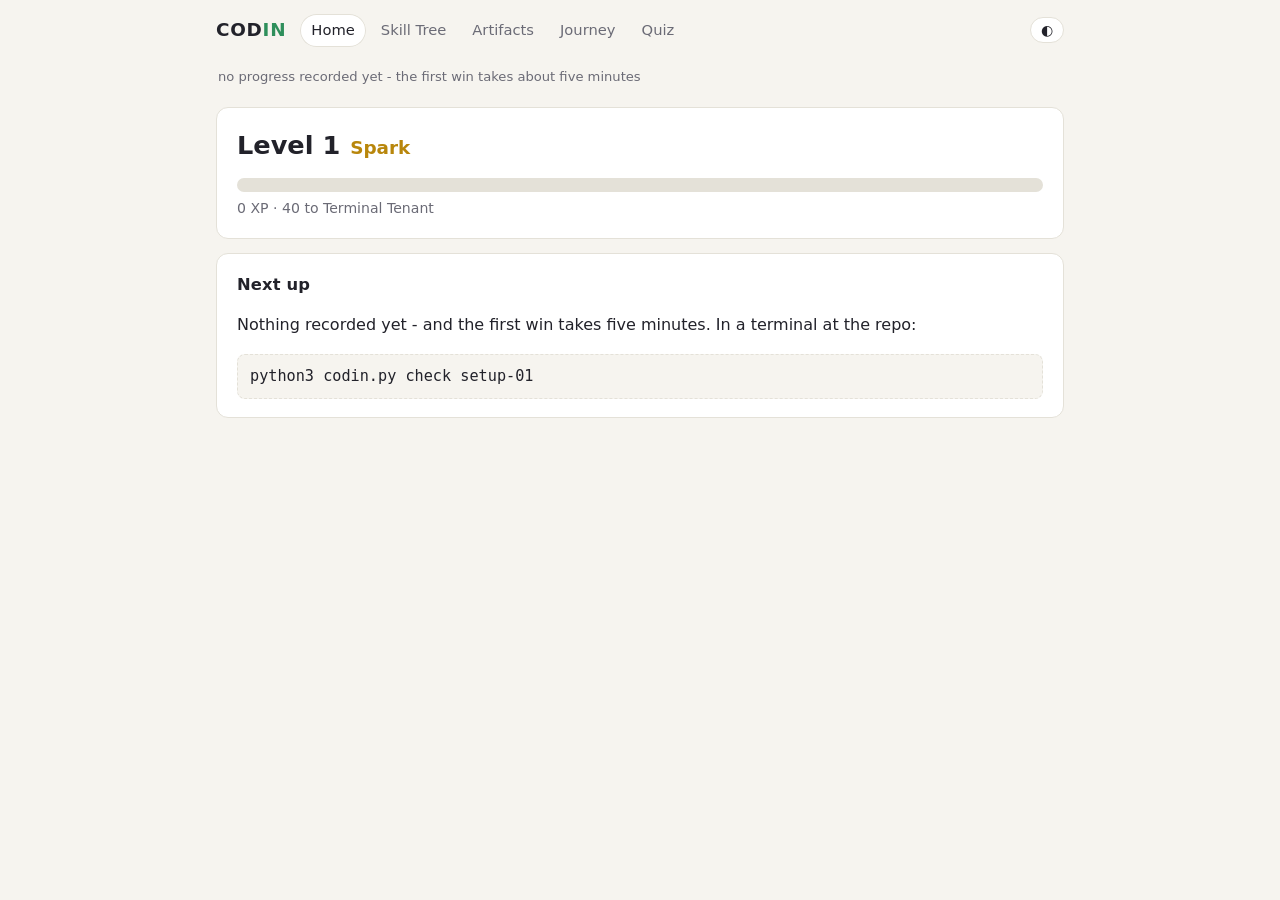
==== docs/index.html @ db1b16e2 "feat(dashboard): five static pages + the JS engine, fixture-verified rules.js/badges.js mirror the P" ====
<!DOCTYPE html>
<html lang="en">
<head>
<meta charset="utf-8">
<meta name="viewport" content="width=device-width, initial-scale=1">
<title>Codin — Home</title>
<link rel="stylesheet" href="css/style.css">
<script src="js/rules.js"></script>
<script src="js/badges.js"></script>
<script src="js/data.js"></script>
<script src="js/ui.js"></script>
</head>
<body>
<header class="site">
  <div class="brand">COD<span>IN</span></div>
  <nav>
    <a class="here" href="index.html">Home</a>
    <a href="tree.html">Skill Tree</a>
    <a href="artifacts.html">Artifacts</a>
    <a href="journey.html">Journey</a>
    <a href="quiz.html">Quiz</a>
  </nav>
  <button id="themeBtn" title="toggle light/dark">◐</button>
</header>
<main>
  <p class="asof" id="asof">loading…</p>

  <section class="card hero" id="hero"></section>
  <section class="card" id="nextcard"></section>
  <section class="card" id="wins" hidden></section>
  <section class="card" id="practice" hidden></section>

<script>
loadWorld().then((w) => {
  const s = w.state;
  asOf(s);

  // hero: level + scoped bar (never a % of curriculum)
  const hero = document.getElementById("hero");
  const line = el("div", "level-line");
  line.appendChild(el("span", "lvl", "Level " + s.level.number));
  line.appendChild(el("span", "lvlname", s.level.name));
  hero.appendChild(line);
  const bar = el("div", "xpbar");
  const fill = el("div");
  fill.style.width =
    Math.min(100, (100 * s.xp_into_level) / s.xp_for_next) + "%";
  bar.appendChild(fill);
  hero.appendChild(bar);
  const toNext = s.level.next_threshold - s.xp;
  hero.appendChild(el("div", "muted small",
    s.xp + " XP · " + toNext + " to " +
    CodinRules.levelFor(s.level.next_threshold).name));

  // next up (or first-run onboarding, or welcome-back)
  const card = document.getElementById("nextcard");
  card.appendChild(el("h2", null, "Next up"));
  const gap = daysSinceLast(s);
  if (!s.events.length) {
    card.appendChild(el("p", null,
      "Nothing recorded yet - and the first win takes five minutes. " +
      "In a terminal at the repo:"));
    card.appendChild(el("code", "next-cmd", "python3 codin.py check setup-01"));
  } else {
    if (gap !== null && gap >= 7) {
      card.appendChild(el("p", null,
        "Welcome back. No streak broke - nothing here breaks. " +
        "A ten-minute warm-up is queued for you:"));
      card.appendChild(el("code", "next-cmd", "python3 codin.py next"));
    } else {
      const nu = nextUp(w.curriculum, s);
      if (nu) {
        card.appendChild(el("p", null,
          nu.ex.title + " — ~" + nu.ex.minutes + " min, " + nu.ex.xp +
          " XP (" + nu.module.title + ")"));
        card.appendChild(el("code", "next-cmd",
          "python3 codin.py start " + nu.ex.id));
      } else {
        card.appendChild(el("p", null,
          "Everything unlocked is done. A gate is waiting to be opened - " +
          "the terminal knows which:"));
        card.appendChild(el("code", "next-cmd", "python3 codin.py next"));
      }
    }
  }

  // recent wins
  const winsCard = document.getElementById("wins");
  const wins = s.counted.filter((e) => e.type !== "review").slice(-5).reverse();
  if (wins.length) {
    winsCard.hidden = false;
    winsCard.appendChild(el("h2", null, "Recent wins"));
    const ul = el("ul", "wins");
    for (const evn of wins) {
      const li = el("li");
      li.appendChild(el("span", "when", fmtDate(evn.ts)));
      li.appendChild(el("span", null, evn.id));
      li.appendChild(el("span", "xp", "+" + evn.xp + " XP"));
      ul.appendChild(li);
    }
    winsCard.appendChild(ul);
  }

  // practice record - positive framing only
  const pr = document.getElementById("practice");
  if (s.active_days.length) {
    pr.hidden = false;
    pr.appendChild(el("h2", null, "Practice record"));
    const weekAgo = new Date(Date.now() - 6 * 86400000)
      .toISOString().slice(0, 10);
    const last7 = s.active_days.filter((d) => d >= weekAgo).length;
    const goal = (w.profile && w.profile.weekly_goal) || 3;
    pr.appendChild(el("p", "muted small",
      "Active " + last7 + " of the last 7 days" +
      (last7 >= goal ? " ✓" : "")));
    pr.appendChild(heatmap(s.active_days, 8));
  }
}).catch((e) => {
  document.getElementById("asof").textContent =
    "Couldn't load progress data (" + e.message + "). If you're viewing " +
    "this locally, serve the docs folder: python3 -m http.server";
});
</script>
</main>
</body>
</html>
---- docs/css/style.css ----
/* Codin dashboard - mobile-first, CSS-variable driven.
 * Track D (web) restyles this file: every color, radius, and font is
 * a token below on purpose. Dark mode: auto via prefers-color-scheme,
 * manual via data-theme on <html> (the moon button stores a choice). */

:root {
  --bg: #f6f4ef;
  --card: #ffffff;
  --ink: #22222a;
  --muted: #6b6b76;
  --line: #e4e1d8;
  --accent: #2e8f5b;      /* verified-win green */
  --accent-soft: #e3f2e9;
  --gold: #b8860b;        /* badges, bonuses */
  --gold-soft: #f7ecd3;
  --info: #3567a8;
  --warn: #b3593a;
  --fog: #a9a7a0;
  --radius: 12px;
  --font: system-ui, -apple-system, "Segoe UI", Roboto, sans-serif;
  --mono: ui-monospace, "Cascadia Code", Menlo, Consolas, monospace;
}

@media (prefers-color-scheme: dark) {
  :root:not([data-theme="light"]) {
    --bg: #17171c;
    --card: #1f1f26;
    --ink: #e8e6e1;
    --muted: #9a98a2;
    --line: #32323b;
    --accent: #4cb97e;
    --accent-soft: #223c2e;
    --gold: #d9a83c;
    --gold-soft: #38301c;
    --info: #6f9fd8;
    --warn: #d08163;
    --fog: #5a5a64;
  }
}
:root[data-theme="dark"] {
  --bg: #17171c;
  --card: #1f1f26;
  --ink: #e8e6e1;
  --muted: #9a98a2;
  --line: #32323b;
  --accent: #4cb97e;
  --accent-soft: #223c2e;
  --gold: #d9a83c;
  --gold-soft: #38301c;
  --info: #6f9fd8;
  --warn: #d08163;
  --fog: #5a5a64;
}

* { box-sizing: border-box; }
html { -webkit-text-size-adjust: 100%; }
body {
  margin: 0;
  background: var(--bg);
  color: var(--ink);
  font-family: var(--font);
  line-height: 1.55;
}
main { max-width: 880px; margin: 0 auto; padding: 0 16px 64px; }
a { color: var(--info); text-decoration: none; }
a:hover { text-decoration: underline; }
code { font-family: var(--mono); font-size: 0.92em; }

/* header */
header.site {
  display: flex; align-items: center; gap: 14px; flex-wrap: wrap;
  max-width: 880px; margin: 0 auto; padding: 14px 16px;
}
header.site .brand {
  font-weight: 800; font-size: 1.15rem; letter-spacing: 0.04em;
  color: var(--ink);
}
header.site .brand span { color: var(--accent); }
header.site nav { display: flex; gap: 4px; flex-wrap: wrap; }
header.site nav a {
  padding: 5px 11px; border-radius: 999px; color: var(--muted);
  font-size: 0.92rem;
}
header.site nav a.here { background: var(--card); color: var(--ink);
  box-shadow: inset 0 0 0 1px var(--line); }
header.site nav a:hover { text-decoration: none; color: var(--ink); }
#themeBtn {
  margin-left: auto; border: 1px solid var(--line); background: var(--card);
  color: var(--ink); border-radius: 999px; padding: 4px 10px;
  cursor: pointer; font-size: 0.9rem;
}

/* cards */
.card {
  background: var(--card); border: 1px solid var(--line);
  border-radius: var(--radius); padding: 18px 20px; margin: 14px 0;
}
.card h2 { margin: 0 0 10px; font-size: 1.02rem; letter-spacing: 0.01em; }
.muted { color: var(--muted); }
.small { font-size: 0.88rem; }
.asof { color: var(--muted); font-size: 0.82rem; margin: 6px 2px 20px; }

/* level hero */
.hero .level-line {
  display: flex; align-items: baseline; gap: 10px; flex-wrap: wrap;
}
.hero .lvl { font-size: 1.6rem; font-weight: 800; }
.hero .lvlname { font-size: 1.15rem; color: var(--gold); font-weight: 700; }
.xpbar {
  height: 14px; border-radius: 999px; background: var(--line);
  overflow: hidden; margin: 12px 0 6px;
}
.xpbar > div {
  height: 100%; background: var(--accent); border-radius: 999px;
  transition: width 0.6s ease;
}

/* next up */
.next-cmd {
  display: block; background: var(--bg); border: 1px dashed var(--line);
  border-radius: 8px; padding: 10px 12px; font-family: var(--mono);
  font-size: 0.95rem; margin-top: 10px; overflow-x: auto;
  white-space: nowrap;
}

/* wins list */
ul.wins { list-style: none; margin: 0; padding: 0; }
ul.wins li {
  display: flex; gap: 10px; align-items: baseline;
  padding: 7px 0; border-top: 1px solid var(--line);
}
ul.wins li:first-child { border-top: 0; }
ul.wins .xp { margin-left: auto; color: var(--accent); font-weight: 700;
  font-family: var(--mono); font-size: 0.92rem; }
ul.wins .when { color: var(--muted); font-size: 0.85rem; min-width: 64px; }

/* heatmap */
.heat { display: grid; grid-auto-flow: column; gap: 3px; }
.heat .wk { display: grid; grid-template-rows: repeat(7, 1fr); gap: 3px; }
.heat i {
  width: 11px; height: 11px; border-radius: 3px; background: var(--line);
  display: block;
}
.heat i.on { background: var(--accent); }
.heat-wrap { overflow-x: auto; padding-bottom: 4px; }

/* tree */
.track { margin: 26px 0 8px; }
.track h3 {
  margin: 0 0 8px; font-size: 0.85rem; letter-spacing: 0.14em;
  text-transform: uppercase; color: var(--muted);
}
.tgrid {
  display: grid; gap: 10px;
  grid-template-columns: repeat(auto-fill, minmax(240px, 1fr));
}
.node {
  border: 1px solid var(--line); border-radius: var(--radius);
  background: var(--card); padding: 12px 14px; position: relative;
}
.node .nid { font-family: var(--mono); font-size: 0.78rem;
  color: var(--muted); }
.node .ntitle { font-weight: 700; margin: 2px 0 4px; }
.node .nmeta { font-size: 0.82rem; color: var(--muted); }
.node.done { border-color: var(--accent); }
.node.done .ntitle::after { content: " ✔"; color: var(--accent); }
.node.progress { border-color: var(--gold); }
.node.progress::before {
  content: ""; position: absolute; inset: -1px; border-radius: var(--radius);
  border: 1px solid var(--gold); animation: pulse 2.2s ease-in-out infinite;
  pointer-events: none;
}
@keyframes pulse { 50% { opacity: 0.25; } }
.node.fog {
  border-style: dashed; background: transparent; color: var(--fog);
}
.node.fog .ntitle, .node.fog .nid { color: var(--fog); }
.node.locked { opacity: 0.75; }
.node.elective { border-style: dashed; border-color: var(--gold); }
.node.summit { border-width: 2px; border-color: var(--gold);
  background: linear-gradient(transparent, var(--gold-soft)); }
.node .prog { height: 6px; border-radius: 999px; background: var(--line);
  margin-top: 8px; overflow: hidden; }
.node .prog > div { height: 100%; background: var(--accent); }

/* badges */
.bgrid {
  display: grid; gap: 10px;
  grid-template-columns: repeat(auto-fill, minmax(230px, 1fr));
}
.badge {
  border: 1px solid var(--line); border-radius: var(--radius);
  background: var(--card); padding: 12px 14px;
}
.badge .bic { font-size: 1.5rem; }
.badge .bname { font-weight: 700; }
.badge .bdesc { font-size: 0.85rem; color: var(--muted); }
.badge .bdate { font-size: 0.78rem; color: var(--gold); margin-top: 4px; }
.badge.tease { opacity: 0.65; border-style: dashed; }
.badge.artifact { border-color: var(--gold); }

/* timeline */
.filters { display: flex; gap: 8px; flex-wrap: wrap; margin-bottom: 10px; }
.filters select {
  background: var(--card); color: var(--ink); border: 1px solid var(--line);
  border-radius: 8px; padding: 5px 9px; font-size: 0.9rem;
}

/* quiz */
.deck { cursor: pointer; }
.qchoice {
  display: block; width: 100%; text-align: left; margin: 6px 0;
  padding: 10px 12px; border-radius: 8px; border: 1px solid var(--line);
  background: var(--bg); color: var(--ink); cursor: pointer;
  font-size: 0.95rem; font-family: var(--font);
}
.qchoice.right { border-color: var(--accent); background: var(--accent-soft); }
.qchoice.wrong { border-color: var(--warn); }
.pill {
  display: inline-block; padding: 2px 10px; border-radius: 999px;
  font-size: 0.78rem; background: var(--accent-soft); color: var(--accent);
  border: 1px solid var(--accent);
}
.notice {
  border-left: 3px solid var(--info); padding: 8px 12px; margin: 10px 0;
  color: var(--muted); font-size: 0.88rem;
}
.empty {
  text-align: center; color: var(--muted); padding: 26px 10px;
}
.empty .big { font-size: 2rem; }
table.fixtable { border-collapse: collapse; width: 100%; }
table.fixtable td, table.fixtable th {
  border-bottom: 1px solid var(--line); padding: 6px 8px; text-align: left;
  font-size: 0.9rem;
}
.ok { color: var(--accent); font-weight: 700; }
.bad { color: var(--warn); font-weight: 700; }
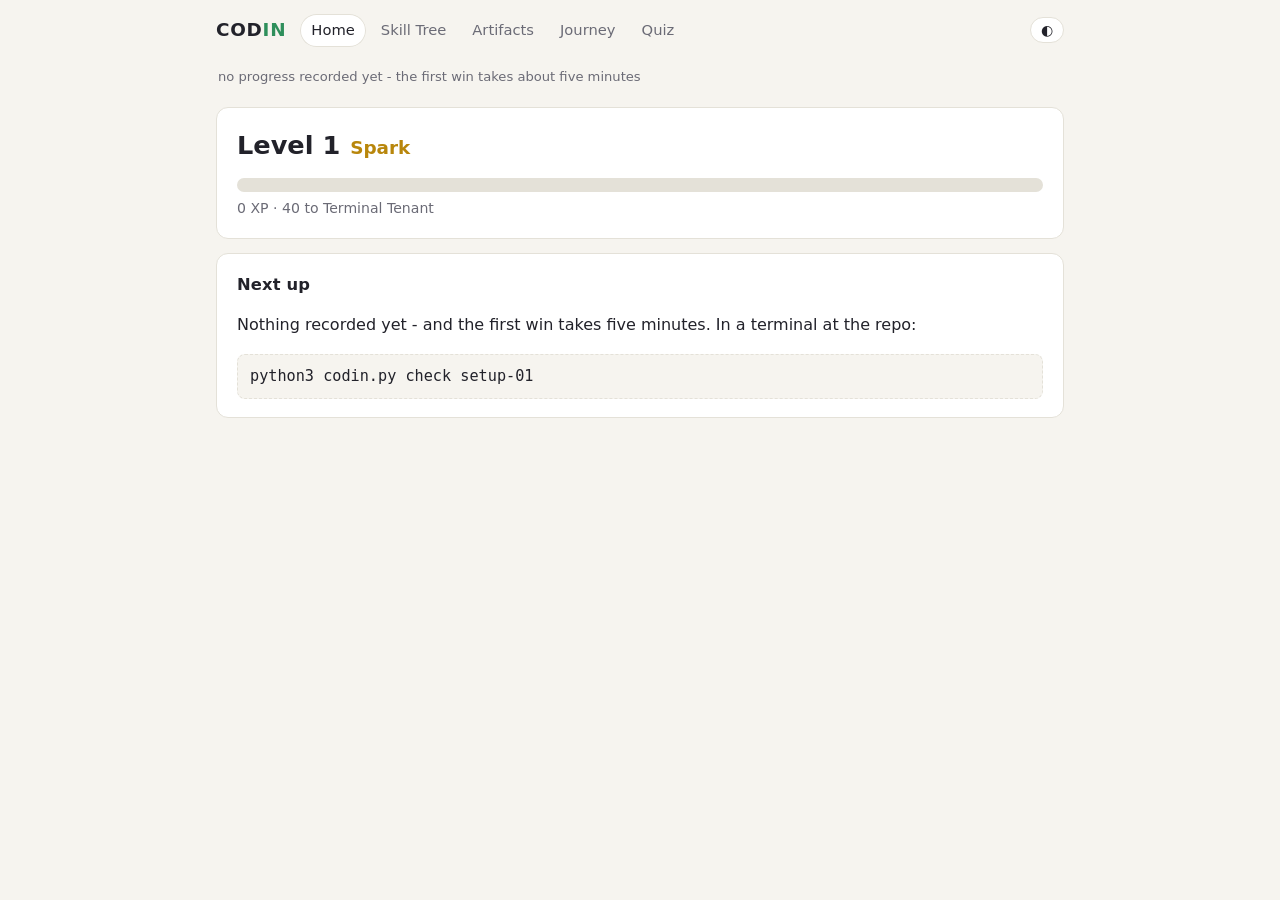
==== commit 4cc461ff: "docs: local preview on port 8321 - 8000 is spoken for on a homelab Co-Authored-By: Claude Fable 5 <n" ====
--- a/docs/index.html
+++ b/docs/index.html
@@ -118,7 +118,7 @@
 }).catch((e) => {
   document.getElementById("asof").textContent =
     "Couldn't load progress data (" + e.message + "). If you're viewing " +
-    "this locally, serve the docs folder: python3 -m http.server";
+    "this locally, serve the docs folder: python3 -m http.server 8321";
 });
 </script>
 </main>
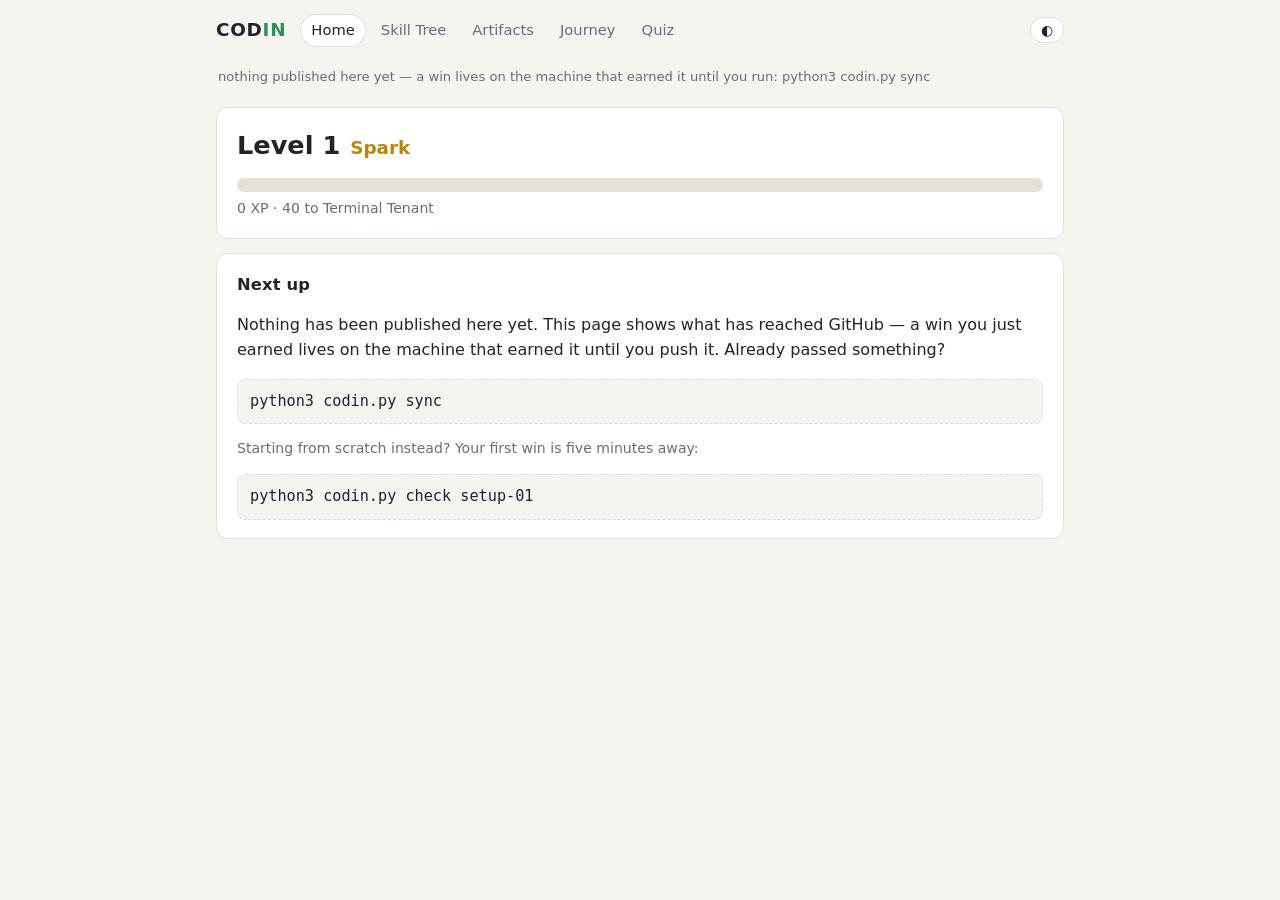
==== commit a751d55e: "fix: the first win never reached the dashboard, and four siblings of that bug A real first-run repor" ====
--- a/docs/index.html
+++ b/docs/index.html
@@ -58,8 +58,12 @@
   const gap = daysSinceLast(s);
   if (!s.events.length) {
     card.appendChild(el("p", null,
-      "Nothing recorded yet - and the first win takes five minutes. " +
-      "In a terminal at the repo:"));
+      "Nothing has been published here yet. This page shows what has " +
+      "reached GitHub — a win you just earned lives on the machine that " +
+      "earned it until you push it. Already passed something?"));
+    card.appendChild(el("code", "next-cmd", "python3 codin.py sync"));
+    card.appendChild(el("p", "muted small",
+      "Starting from scratch instead? Your first win is five minutes away:"));
     card.appendChild(el("code", "next-cmd", "python3 codin.py check setup-01"));
   } else {
     if (gap !== null && gap >= 7) {
